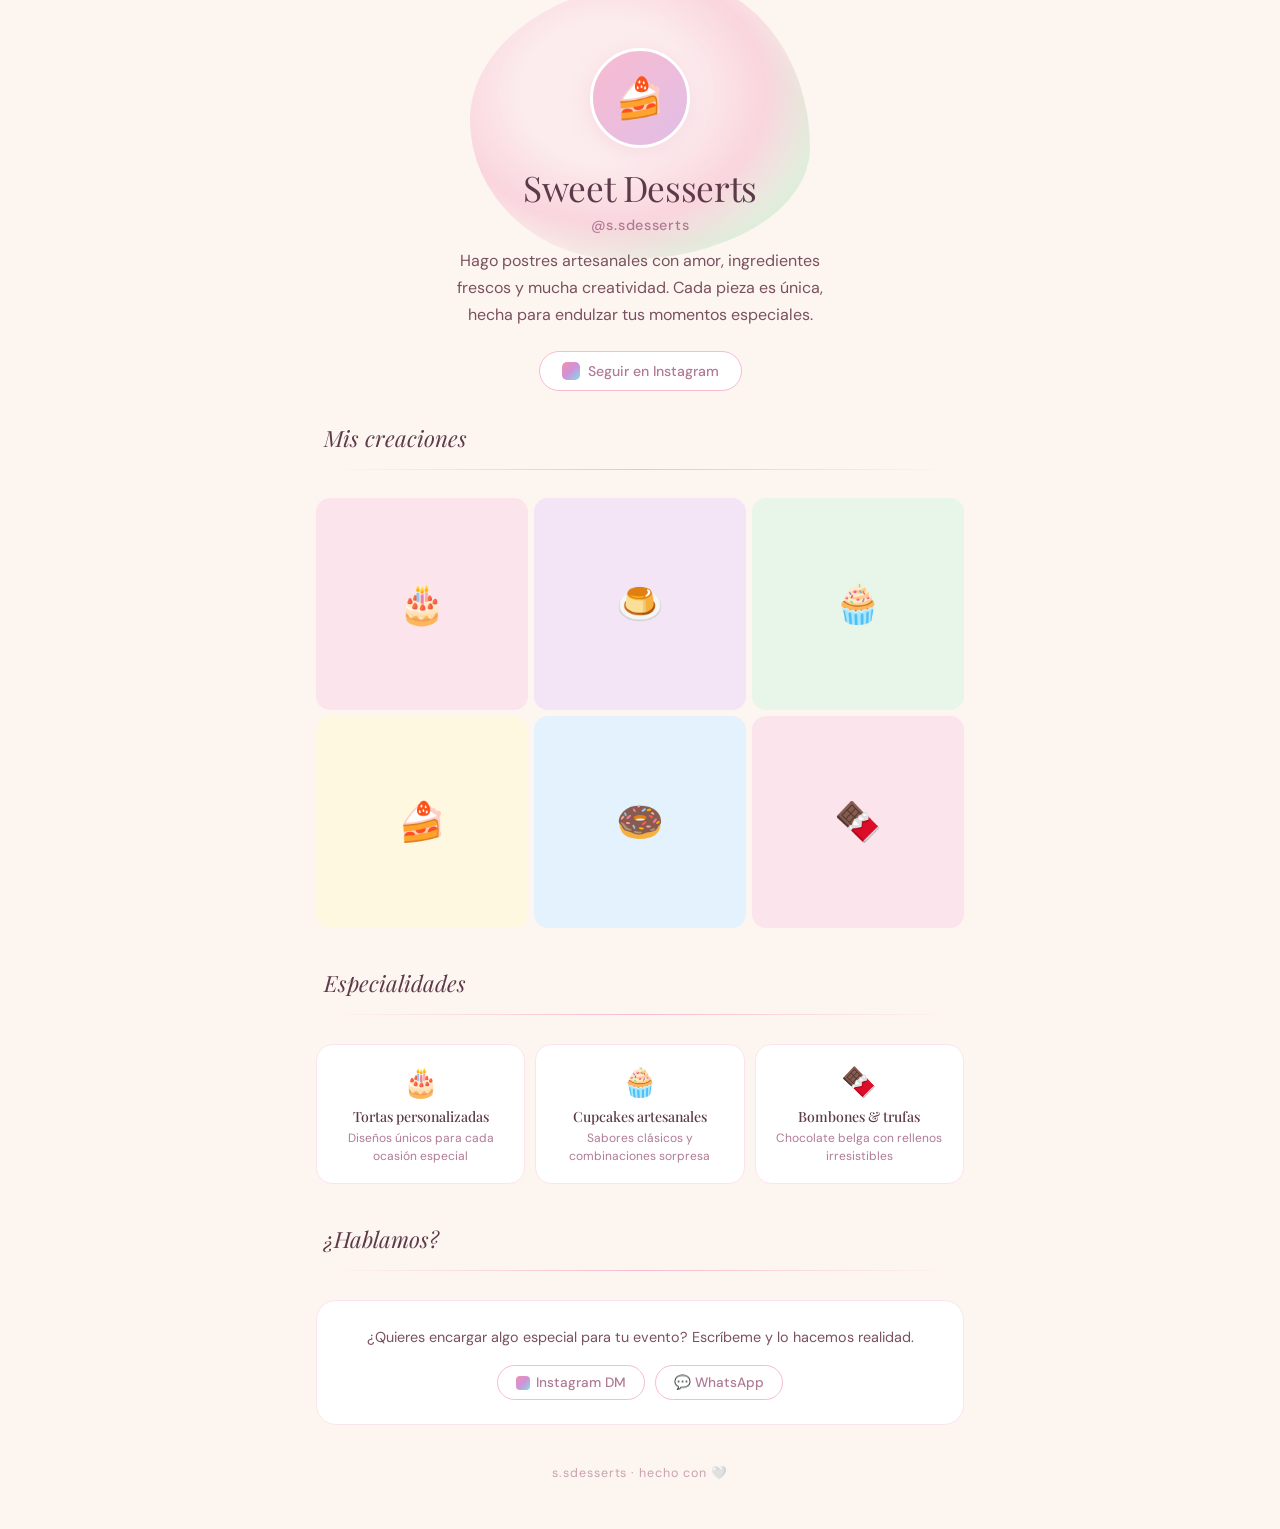
==== index.html @ d760f937 "Add files via upload" ====
<!DOCTYPE html>
<html lang="es">
<head>
  <meta charset="UTF-8" />
  <meta name="viewport" content="width=device-width, initial-scale=1.0" />
  <title>s.sdesserts – Postres artesanales</title>
  <link rel="stylesheet" href="styles.css" />
  <link rel="preconnect" href="https://fonts.googleapis.com" />
  <link rel="preconnect" href="https://fonts.gstatic.com" crossorigin />
  <link href="https://fonts.googleapis.com/css2?family=Playfair+Display:ital,wght@0,400;0,500;1,400&family=DM+Sans:wght@300;400;500&display=swap" rel="stylesheet" />
</head>
<body>

  <div class="page">

    <!-- HERO -->
    <section class="hero">
      <div class="blob-bg"></div>
      <div class="avatar-wrap">
        <div class="avatar">🍰</div>
      </div>
      <h1>Sweet Desserts</h1>
      <p class="handle">@s.sdesserts</p>
      <p class="bio">
        Hago postres artesanales con amor, ingredientes frescos y mucha creatividad.
        Cada pieza es única, hecha para endulzar tus momentos especiales.
      </p>
      <a class="ig-btn" href="https://instagram.com/s.sdesserts" target="_blank">
        <span class="ig-icon"></span>
        Seguir en Instagram
      </a>
    </section>

    <!-- GALERÍA -->
    <h2 class="section-title">Mis creaciones</h2>
    <div class="divider"></div>

    <div class="gallery">
      <div class="gallery-card g1"><div class="thumb">🎂</div><div class="overlay"></div></div>
      <div class="gallery-card g2"><div class="thumb">🍮</div><div class="overlay"></div></div>
      <div class="gallery-card g3"><div class="thumb">🧁</div><div class="overlay"></div></div>
      <div class="gallery-card g4"><div class="thumb">🍰</div><div class="overlay"></div></div>
      <div class="gallery-card g5"><div class="thumb">🍩</div><div class="overlay"></div></div>
      <div class="gallery-card g6"><div class="thumb">🍫</div><div class="overlay"></div></div>
    </div>

    <!-- ESPECIALIDADES -->
    <h2 class="section-title">Especialidades</h2>
    <div class="divider"></div>

    <div class="specialty-grid">
      <div class="spec-card">
        <div class="icon">🎂</div>
        <h3>Tortas personalizadas</h3>
        <p>Diseños únicos para cada ocasión especial</p>
      </div>
      <div class="spec-card">
        <div class="icon">🧁</div>
        <h3>Cupcakes artesanales</h3>
        <p>Sabores clásicos y combinaciones sorpresa</p>
      </div>
      <div class="spec-card">
        <div class="icon">🍫</div>
        <h3>Bombones & trufas</h3>
        <p>Chocolate belga con rellenos irresistibles</p>
      </div>
    </div>

    <!-- CONTACTO -->
    <h2 class="section-title">¿Hablamos?</h2>
    <div class="divider"></div>

    <div class="contact-section">
      <p>¿Quieres encargar algo especial para tu evento? Escríbeme y lo hacemos realidad.</p>
      <div class="contact-links">
        <a class="contact-link" href="https://instagram.com/s.sdesserts" target="_blank">
          <span class="ig-icon ig-icon--sm"></span>
          Instagram DM
        </a>
        <a class="contact-link" href="https://wa.me/" target="_blank">
          💬 WhatsApp
        </a>
      </div>
    </div>

    <footer class="footer">s.sdesserts · hecho con 🤍</footer>

  </div>

  <script src="main.js"></script>
</body>
</html>
---- styles.css ----
/* ============================
   s.sdesserts – styles.css
   ============================ */

*, *::before, *::after {
  box-sizing: border-box;
  margin: 0;
  padding: 0;
}

body {
  background: #fdf6f0;
  font-family: 'DM Sans', sans-serif;
  color: #5d3a4a;
}

/* ── PAGE CONTAINER ── */
.page {
  max-width: 680px;
  margin: 0 auto;
  padding: 0 0 3rem;
}

/* ── HERO ── */
.hero {
  text-align: center;
  padding: 3rem 1.5rem 2rem;
  position: relative;
  overflow: hidden;
}

.blob-bg {
  position: absolute;
  top: -20px;
  left: 50%;
  transform: translateX(-50%);
  width: 340px;
  height: 280px;
  background:
    radial-gradient(ellipse at 40% 40%, #fce4ec 0%, #fce4ec 30%, #f8bbd0 55%, transparent 75%),
    radial-gradient(ellipse at 65% 60%, #e8f5e9 0%, #c8e6c9 40%, transparent 65%);
  border-radius: 60% 40% 55% 45% / 50% 60% 40% 50%;
  opacity: 0.55;
  z-index: 0;
  animation: blobmove 8s ease-in-out infinite alternate;
}

@keyframes blobmove {
  0%   { border-radius: 60% 40% 55% 45% / 50% 60% 40% 50%; }
  100% { border-radius: 45% 55% 40% 60% / 60% 40% 60% 40%; }
}

.avatar-wrap {
  position: relative;
  z-index: 1;
  display: inline-block;
  margin-bottom: 1rem;
}

.avatar {
  width: 100px;
  height: 100px;
  border-radius: 50%;
  background: linear-gradient(135deg, #f8bbd0, #e1bee7);
  display: flex;
  align-items: center;
  justify-content: center;
  font-size: 2.5rem;
  border: 3px solid #fff;
  box-shadow: 0 4px 20px rgba(240, 180, 200, 0.35);
  overflow: hidden;
}

.hero h1 {
  font-family: 'Playfair Display', serif;
  font-size: 2.2rem;
  font-weight: 400;
  color: #5d3a4a;
  position: relative;
  z-index: 1;
  letter-spacing: -0.01em;
}

.hero .handle {
  font-size: 0.9rem;
  color: #b07a95;
  font-weight: 500;
  margin-top: 0.3rem;
  position: relative;
  z-index: 1;
  letter-spacing: 0.05em;
}

.hero .bio {
  font-size: 1rem;
  color: #7a5060;
  margin-top: 0.8rem;
  line-height: 1.7;
  max-width: 380px;
  margin-left: auto;
  margin-right: auto;
  position: relative;
  z-index: 1;
}

.ig-btn {
  display: inline-flex;
  align-items: center;
  gap: 8px;
  margin-top: 1.4rem;
  padding: 10px 22px;
  border-radius: 100px;
  background: #fff;
  border: 1.5px solid #f8bbd0;
  color: #b07a95;
  font-family: 'DM Sans', sans-serif;
  font-size: 0.88rem;
  font-weight: 500;
  cursor: pointer;
  text-decoration: none;
  transition: background 0.2s, box-shadow 0.2s;
  position: relative;
  z-index: 1;
}

.ig-btn:hover {
  background: #fce4ec;
  box-shadow: 0 2px 12px rgba(240, 180, 200, 0.3);
}

/* ── INSTAGRAM ICON ── */
.ig-icon {
  display: inline-block;
  width: 18px;
  height: 18px;
  background: linear-gradient(135deg, #f48fb1, #ce93d8, #80deea);
  border-radius: 5px;
  flex-shrink: 0;
}

.ig-icon--sm {
  width: 14px;
  height: 14px;
  border-radius: 4px;
}

/* ── SECTION TITLES ── */
.section-title {
  font-family: 'Playfair Display', serif;
  font-size: 1.4rem;
  font-weight: 400;
  color: #5d3a4a;
  padding: 0 1.5rem;
  margin-bottom: 1rem;
  font-style: italic;
}

.divider {
  height: 1px;
  background: linear-gradient(to right, transparent, #f8bbd0, transparent);
  margin: 0.5rem 1.5rem 1.8rem;
}

/* ── GALLERY ── */
.gallery {
  display: grid;
  grid-template-columns: repeat(3, 1fr);
  gap: 6px;
  padding: 0 1rem;
  margin-bottom: 2.5rem;
}

.gallery-card {
  aspect-ratio: 1;
  border-radius: 14px;
  overflow: hidden;
  position: relative;
  cursor: pointer;
}

.gallery-card .thumb {
  width: 100%;
  height: 100%;
  display: flex;
  align-items: center;
  justify-content: center;
  font-size: 2.4rem;
  transition: transform 0.3s ease;
}

.gallery-card:hover .thumb {
  transform: scale(1.08);
}

.gallery-card .overlay {
  position: absolute;
  inset: 0;
  background: rgba(180, 100, 120, 0);
  transition: background 0.25s;
  border-radius: 14px;
}

.gallery-card:hover .overlay {
  background: rgba(180, 100, 120, 0.12);
}

/* Gallery card backgrounds */
.g1 .thumb { background: #fce4ec; }
.g2 .thumb { background: #f3e5f5; }
.g3 .thumb { background: #e8f5e9; }
.g4 .thumb { background: #fff8e1; }
.g5 .thumb { background: #e3f2fd; }
.g6 .thumb { background: #fce4ec; }

/* ── SPECIALTIES ── */
.specialty-grid {
  display: grid;
  grid-template-columns: repeat(3, 1fr);
  gap: 10px;
  padding: 0 1rem;
  margin-bottom: 2.5rem;
}

.spec-card {
  background: #fff;
  border-radius: 16px;
  border: 1px solid #fce4ec;
  padding: 1.1rem 0.9rem;
  text-align: center;
  transition: box-shadow 0.2s, transform 0.2s;
}

.spec-card:hover {
  box-shadow: 0 4px 16px rgba(240, 180, 200, 0.2);
  transform: translateY(-2px);
}

.spec-card .icon {
  font-size: 1.8rem;
  margin-bottom: 0.4rem;
}

.spec-card h3 {
  font-family: 'Playfair Display', serif;
  font-size: 0.88rem;
  font-weight: 500;
  color: #5d3a4a;
  margin-bottom: 0.2rem;
}

.spec-card p {
  font-size: 0.75rem;
  color: #b07a95;
  line-height: 1.5;
}

/* ── CONTACT ── */
.contact-section {
  margin: 0 1rem;
  background: #fff;
  border-radius: 20px;
  border: 1px solid #fce4ec;
  padding: 1.5rem;
  text-align: center;
}

.contact-section p {
  font-size: 0.9rem;
  color: #7a5060;
  line-height: 1.7;
  margin-bottom: 1rem;
}

.contact-links {
  display: flex;
  gap: 10px;
  justify-content: center;
  flex-wrap: wrap;
}

.contact-link {
  display: inline-flex;
  align-items: center;
  gap: 6px;
  padding: 8px 18px;
  border-radius: 100px;
  border: 1.5px solid #f8bbd0;
  color: #b07a95;
  font-size: 0.85rem;
  font-weight: 500;
  text-decoration: none;
  background: #fff;
  cursor: pointer;
  transition: background 0.2s;
}

.contact-link:hover {
  background: #fce4ec;
}

/* ── FOOTER ── */
.footer {
  text-align: center;
  margin-top: 2.5rem;
  font-size: 0.78rem;
  color: #c9a0b0;
  letter-spacing: 0.08em;
}

/* ── RESPONSIVE ── */
@media (max-width: 480px) {
  .hero h1 { font-size: 1.8rem; }
  .gallery { grid-template-columns: repeat(3, 1fr); gap: 4px; }
  .specialty-grid { grid-template-columns: 1fr; }
  .spec-card { display: flex; align-items: center; gap: 1rem; text-align: left; }
  .spec-card .icon { font-size: 1.6rem; margin-bottom: 0; flex-shrink: 0; }
}
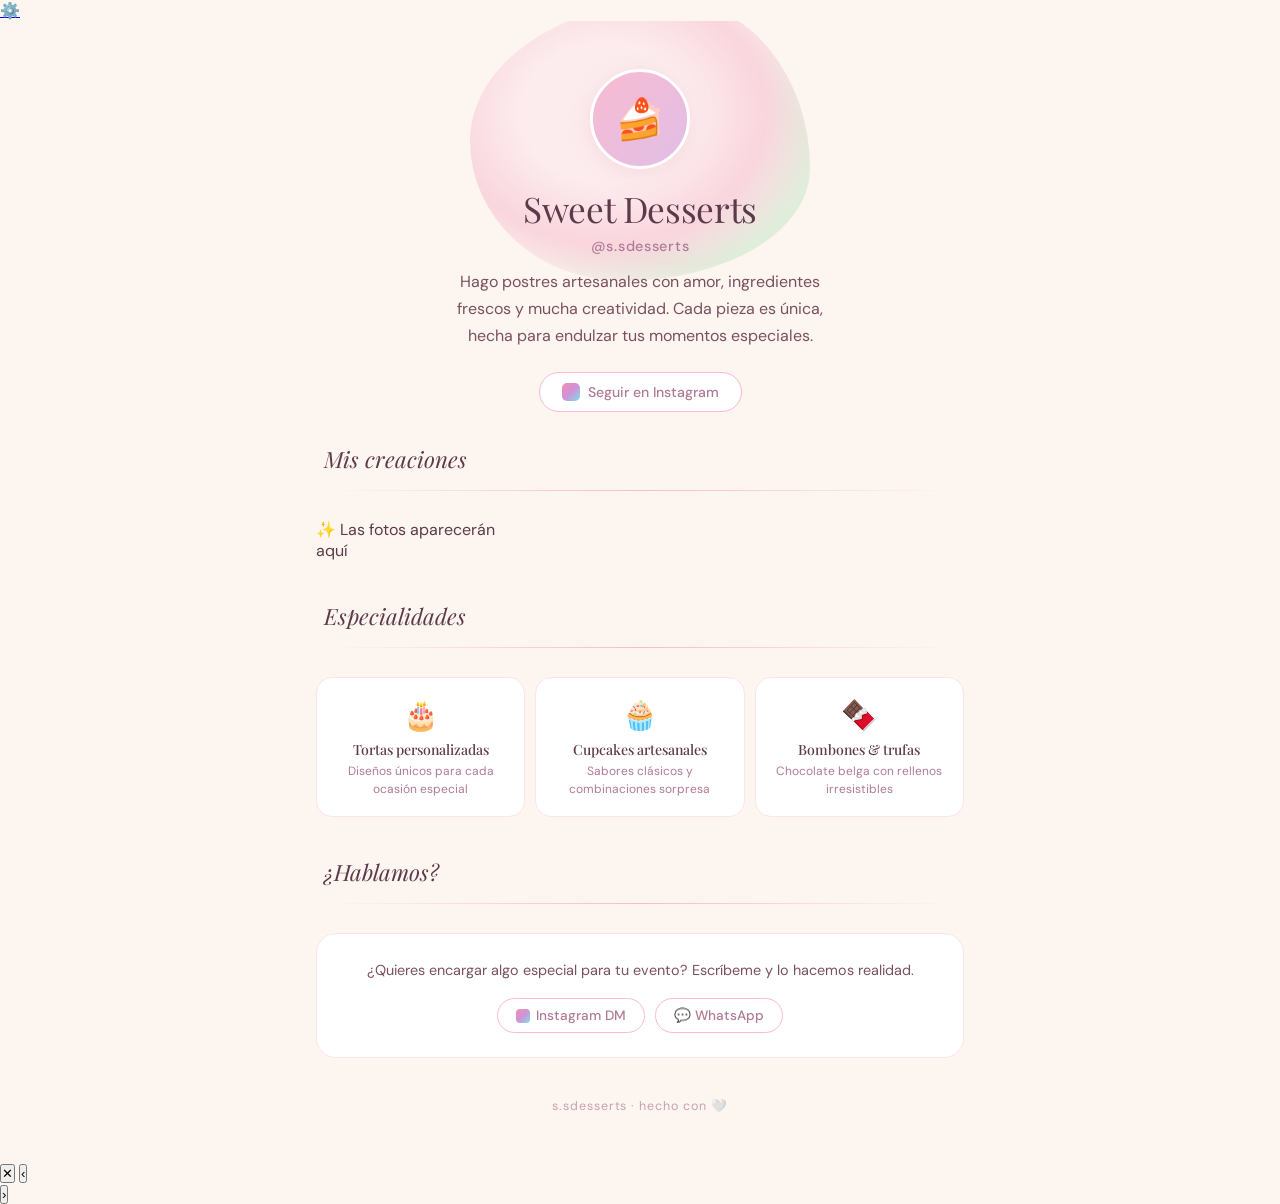
==== commit 6df469a5: "Update index.html" ====
--- a/index.html
+++ b/index.html
@@ -11,9 +11,10 @@
 </head>
 <body>
 
+  <a class="admin-link" href="admin.html" title="Panel admin">⚙️</a>
+
   <div class="page">
 
-    <!-- HERO -->
     <section class="hero">
       <div class="blob-bg"></div>
       <div class="avatar-wrap">
@@ -31,23 +32,14 @@
       </a>
     </section>
 
-    <!-- GALERÍA -->
     <h2 class="section-title">Mis creaciones</h2>
     <div class="divider"></div>
-
-    <div class="gallery">
-      <div class="gallery-card g1"><div class="thumb">🎂</div><div class="overlay"></div></div>
-      <div class="gallery-card g2"><div class="thumb">🍮</div><div class="overlay"></div></div>
-      <div class="gallery-card g3"><div class="thumb">🧁</div><div class="overlay"></div></div>
-      <div class="gallery-card g4"><div class="thumb">🍰</div><div class="overlay"></div></div>
-      <div class="gallery-card g5"><div class="thumb">🍩</div><div class="overlay"></div></div>
-      <div class="gallery-card g6"><div class="thumb">🍫</div><div class="overlay"></div></div>
+    <div class="gallery" id="gallery">
+      <div class="gallery-empty" id="gallery-empty"><p>✨ Las fotos aparecerán aquí</p></div>
     </div>
 
-    <!-- ESPECIALIDADES -->
     <h2 class="section-title">Especialidades</h2>
     <div class="divider"></div>
-
     <div class="specialty-grid">
       <div class="spec-card">
         <div class="icon">🎂</div>
@@ -66,10 +58,8 @@
       </div>
     </div>
 
-    <!-- CONTACTO -->
     <h2 class="section-title">¿Hablamos?</h2>
     <div class="divider"></div>
-
     <div class="contact-section">
       <p>¿Quieres encargar algo especial para tu evento? Escríbeme y lo hacemos realidad.</p>
       <div class="contact-links">
@@ -84,7 +74,15 @@
     </div>
 
     <footer class="footer">s.sdesserts · hecho con 🤍</footer>
+  </div>
 
+  <!-- LIGHTBOX -->
+  <div class="lightbox" id="lightbox">
+    <button class="lightbox-close" id="lightbox-close">✕</button>
+    <button class="lightbox-nav prev" id="lightbox-prev">‹</button>
+    <img class="lightbox-img" id="lightbox-img" src="" alt="" />
+    <p class="lightbox-caption" id="lightbox-caption"></p>
+    <button class="lightbox-nav next" id="lightbox-next">›</button>
   </div>
 
   <script src="main.js"></script>
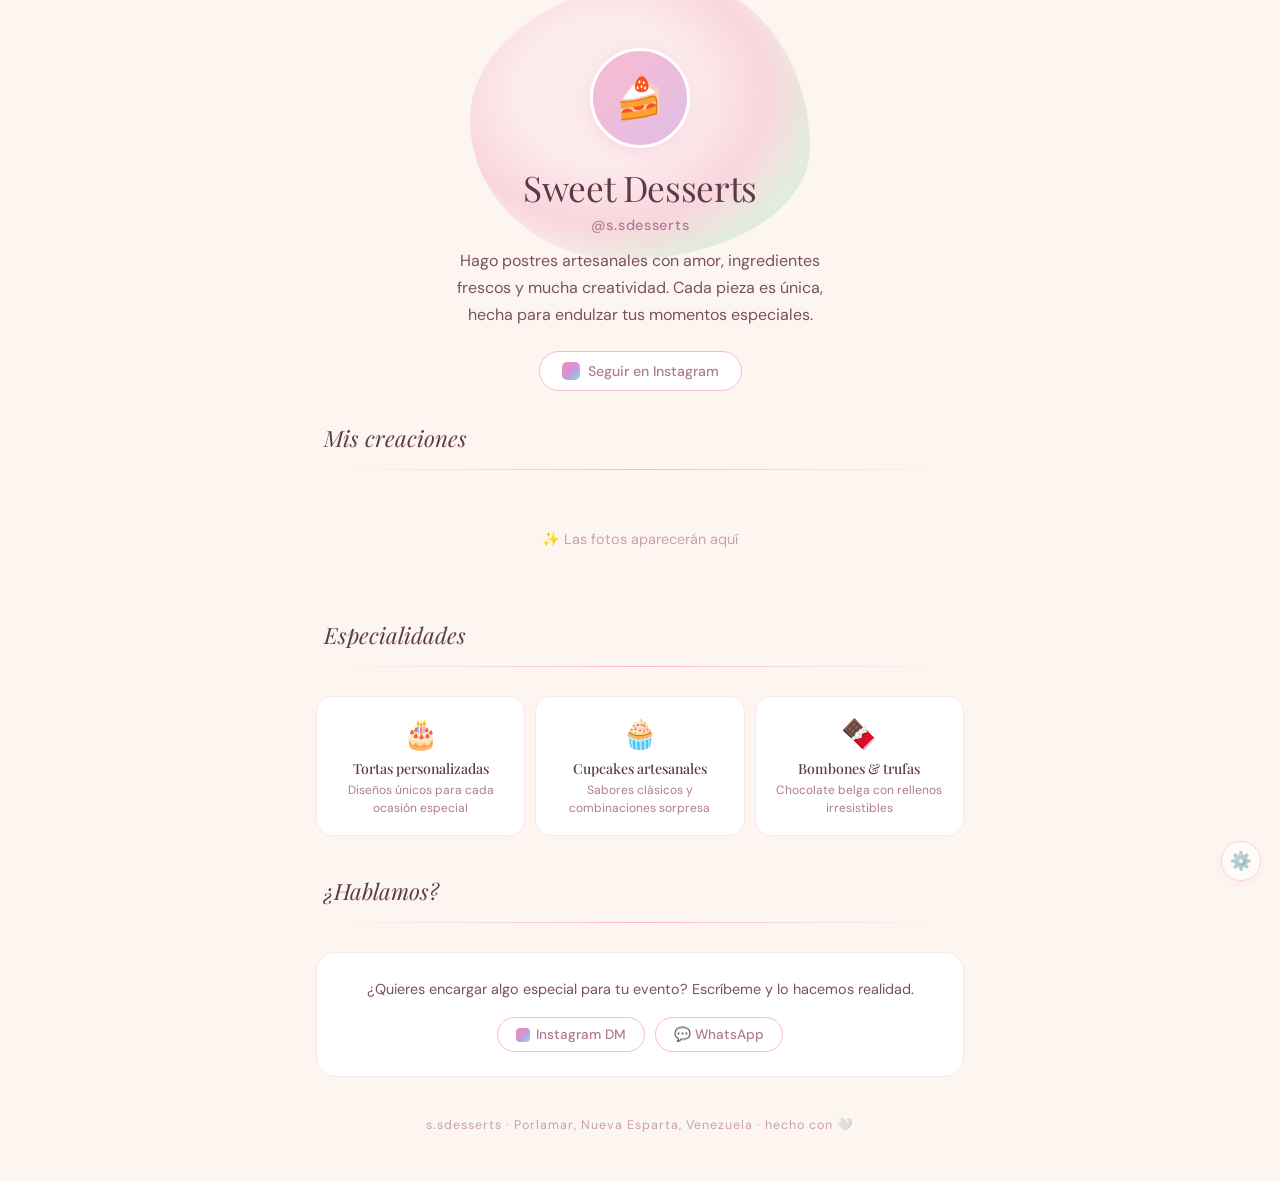
==== commit a1c8cd5b: "Update index.html" ====
--- a/index.html
+++ b/index.html
@@ -3,7 +3,53 @@
 <head>
   <meta charset="UTF-8" />
   <meta name="viewport" content="width=device-width, initial-scale=1.0" />
-  <title>s.sdesserts – Postres artesanales</title>
+
+  <!-- ═══ SEO BÁSICO ═══ -->
+  <title>s.sdesserts – Postres y tortas para eventos en Porlamar, Nueva Esparta</title>
+  <meta name="description" content="Postres artesanales, tortas personalizadas y dulces para cumpleaños y eventos en Porlamar, Estado Nueva Esparta, Venezuela. Encarga tu postre especial con @s.sdesserts." />
+  <meta name="keywords" content="postres Porlamar, tortas cumpleaños Nueva Esparta, repostería artesanal Venezuela, tortas personalizadas Porlamar, cupcakes Nueva Esparta, postres eventos Venezuela, s.sdesserts" />
+  <meta name="author" content="s.sdesserts" />
+  <meta name="robots" content="index, follow" />
+  <link rel="canonical" href="https://s.sdesserts.com/" />
+
+  <!-- ═══ OPEN GRAPH (WhatsApp, Facebook, etc.) ═══ -->
+  <meta property="og:type" content="website" />
+  <meta property="og:url" content="https://s.sdesserts.com/" />
+  <meta property="og:title" content="s.sdesserts – Postres y tortas para eventos en Porlamar" />
+  <meta property="og:description" content="Postres artesanales hechos con amor en Porlamar, Nueva Esparta. Tortas personalizadas, cupcakes y dulces para cumpleaños y eventos especiales." />
+  <meta property="og:image" content="https://s.sdesserts.com/og-image.jpg" />
+  <meta property="og:locale" content="es_VE" />
+  <meta property="og:site_name" content="s.sdesserts" />
+
+  <!-- ═══ TWITTER CARD ═══ -->
+  <meta name="twitter:card" content="summary_large_image" />
+  <meta name="twitter:title" content="s.sdesserts – Postres artesanales en Porlamar" />
+  <meta name="twitter:description" content="Tortas personalizadas, cupcakes y postres para eventos en Nueva Esparta, Venezuela." />
+  <meta name="twitter:image" content="https://s.sdesserts.com/og-image.jpg" />
+
+  <!-- ═══ SCHEMA.ORG (datos estructurados para Google) ═══ -->
+  <script type="application/ld+json">
+  {
+    "@context": "https://schema.org",
+    "@type": "FoodEstablishment",
+    "name": "s.sdesserts",
+    "description": "Postres artesanales, tortas personalizadas y dulces para cumpleaños y eventos en Porlamar, Nueva Esparta, Venezuela.",
+    "url": "https://s.sdesserts.com",
+    "image": "https://s.sdesserts.com/og-image.jpg",
+    "servesCuisine": "Repostería artesanal",
+    "priceRange": "$$",
+    "address": {
+      "@type": "PostalAddress",
+      "addressLocality": "Porlamar",
+      "addressRegion": "Nueva Esparta",
+      "addressCountry": "VE"
+    },
+    "sameAs": [
+      "https://www.instagram.com/s.sdesserts"
+    ]
+  }
+  </script>
+
   <link rel="stylesheet" href="styles.css" />
   <link rel="preconnect" href="https://fonts.googleapis.com" />
   <link rel="preconnect" href="https://fonts.gstatic.com" crossorigin />
@@ -73,7 +119,9 @@
       </div>
     </div>
 
-    <footer class="footer">s.sdesserts · hecho con 🤍</footer>
+    <footer class="footer">
+      s.sdesserts · Porlamar, Nueva Esparta, Venezuela · hecho con 🤍
+    </footer>
   </div>
 
   <!-- LIGHTBOX -->
--- a/styles.css
+++ b/styles.css
@@ -2,11 +2,7 @@
    s.sdesserts – styles.css
    ============================ */
 
-*, *::before, *::after {
-  box-sizing: border-box;
-  margin: 0;
-  padding: 0;
-}
+*, *::before, *::after { box-sizing: border-box; margin: 0; padding: 0; }
 
 body {
   background: #fdf6f0;
@@ -14,14 +10,31 @@
   color: #5d3a4a;
 }
 
-/* ── PAGE CONTAINER ── */
-.page {
-  max-width: 680px;
-  margin: 0 auto;
-  padding: 0 0 3rem;
-}
-
-/* ── HERO ── */
+/* ─────────────────────────────
+   PÁGINA PÚBLICA
+───────────────────────────── */
+
+.page { max-width: 680px; margin: 0 auto; padding: 0 0 3rem; }
+
+/* Admin shortcut */
+.admin-link {
+  position: fixed;
+  bottom: 1.2rem; right: 1.2rem;
+  width: 40px; height: 40px;
+  border-radius: 50%;
+  background: #fff;
+  border: 1.5px solid #f8bbd0;
+  display: flex; align-items: center; justify-content: center;
+  font-size: 1.1rem;
+  text-decoration: none;
+  box-shadow: 0 2px 10px rgba(240,180,200,0.25);
+  z-index: 10;
+  opacity: 0.6;
+  transition: opacity 0.2s;
+}
+.admin-link:hover { opacity: 1; }
+
+/* HERO */
 .hero {
   text-align: center;
   padding: 3rem 1.5rem 2rem;
@@ -31,11 +44,9 @@
 
 .blob-bg {
   position: absolute;
-  top: -20px;
-  left: 50%;
+  top: -20px; left: 50%;
   transform: translateX(-50%);
-  width: 340px;
-  height: 280px;
+  width: 340px; height: 280px;
   background:
     radial-gradient(ellipse at 40% 40%, #fce4ec 0%, #fce4ec 30%, #f8bbd0 55%, transparent 75%),
     radial-gradient(ellipse at 65% 60%, #e8f5e9 0%, #c8e6c9 40%, transparent 65%);
@@ -50,268 +61,358 @@
   100% { border-radius: 45% 55% 40% 60% / 60% 40% 60% 40%; }
 }
 
-.avatar-wrap {
-  position: relative;
-  z-index: 1;
-  display: inline-block;
-  margin-bottom: 1rem;
-}
-
+.avatar-wrap { position: relative; z-index: 1; display: inline-block; margin-bottom: 1rem; }
 .avatar {
-  width: 100px;
-  height: 100px;
+  width: 100px; height: 100px;
   border-radius: 50%;
   background: linear-gradient(135deg, #f8bbd0, #e1bee7);
-  display: flex;
-  align-items: center;
-  justify-content: center;
+  display: flex; align-items: center; justify-content: center;
   font-size: 2.5rem;
   border: 3px solid #fff;
-  box-shadow: 0 4px 20px rgba(240, 180, 200, 0.35);
+  box-shadow: 0 4px 20px rgba(240,180,200,0.35);
   overflow: hidden;
 }
 
 .hero h1 {
   font-family: 'Playfair Display', serif;
-  font-size: 2.2rem;
-  font-weight: 400;
-  color: #5d3a4a;
-  position: relative;
-  z-index: 1;
-  letter-spacing: -0.01em;
-}
-
+  font-size: 2.2rem; font-weight: 400; color: #5d3a4a;
+  position: relative; z-index: 1; letter-spacing: -0.01em;
+}
 .hero .handle {
-  font-size: 0.9rem;
-  color: #b07a95;
-  font-weight: 500;
-  margin-top: 0.3rem;
-  position: relative;
-  z-index: 1;
-  letter-spacing: 0.05em;
-}
-
+  font-size: 0.9rem; color: #b07a95; font-weight: 500;
+  margin-top: 0.3rem; position: relative; z-index: 1; letter-spacing: 0.05em;
+}
 .hero .bio {
-  font-size: 1rem;
-  color: #7a5060;
-  margin-top: 0.8rem;
-  line-height: 1.7;
-  max-width: 380px;
-  margin-left: auto;
-  margin-right: auto;
-  position: relative;
-  z-index: 1;
-}
+  font-size: 1rem; color: #7a5060; margin-top: 0.8rem;
+  line-height: 1.7; max-width: 380px; margin-left: auto; margin-right: auto;
+  position: relative; z-index: 1;
+}
+
+.ig-icon {
+  display: inline-block; width: 18px; height: 18px;
+  background: linear-gradient(135deg, #f48fb1, #ce93d8, #80deea);
+  border-radius: 5px; flex-shrink: 0;
+}
+.ig-icon--sm { width: 14px; height: 14px; border-radius: 4px; }
 
 .ig-btn {
-  display: inline-flex;
-  align-items: center;
-  gap: 8px;
-  margin-top: 1.4rem;
-  padding: 10px 22px;
-  border-radius: 100px;
-  background: #fff;
-  border: 1.5px solid #f8bbd0;
-  color: #b07a95;
-  font-family: 'DM Sans', sans-serif;
-  font-size: 0.88rem;
-  font-weight: 500;
-  cursor: pointer;
-  text-decoration: none;
+  display: inline-flex; align-items: center; gap: 8px;
+  margin-top: 1.4rem; padding: 10px 22px; border-radius: 100px;
+  background: #fff; border: 1.5px solid #f8bbd0; color: #b07a95;
+  font-family: 'DM Sans', sans-serif; font-size: 0.88rem; font-weight: 500;
+  cursor: pointer; text-decoration: none;
   transition: background 0.2s, box-shadow 0.2s;
-  position: relative;
-  z-index: 1;
-}
-
-.ig-btn:hover {
-  background: #fce4ec;
-  box-shadow: 0 2px 12px rgba(240, 180, 200, 0.3);
-}
-
-/* ── INSTAGRAM ICON ── */
-.ig-icon {
-  display: inline-block;
-  width: 18px;
-  height: 18px;
-  background: linear-gradient(135deg, #f48fb1, #ce93d8, #80deea);
-  border-radius: 5px;
-  flex-shrink: 0;
-}
-
-.ig-icon--sm {
-  width: 14px;
-  height: 14px;
-  border-radius: 4px;
-}
-
-/* ── SECTION TITLES ── */
+  position: relative; z-index: 1;
+}
+.ig-btn:hover { background: #fce4ec; box-shadow: 0 2px 12px rgba(240,180,200,0.3); }
+
+/* SECTION TITLES */
 .section-title {
   font-family: 'Playfair Display', serif;
-  font-size: 1.4rem;
-  font-weight: 400;
-  color: #5d3a4a;
-  padding: 0 1.5rem;
-  margin-bottom: 1rem;
-  font-style: italic;
-}
-
+  font-size: 1.4rem; font-weight: 400; color: #5d3a4a;
+  padding: 0 1.5rem; margin-bottom: 1rem; font-style: italic;
+}
 .divider {
   height: 1px;
   background: linear-gradient(to right, transparent, #f8bbd0, transparent);
   margin: 0.5rem 1.5rem 1.8rem;
 }
 
-/* ── GALLERY ── */
+/* GALLERY */
 .gallery {
   display: grid;
   grid-template-columns: repeat(3, 1fr);
-  gap: 6px;
-  padding: 0 1rem;
-  margin-bottom: 2.5rem;
+  gap: 6px; padding: 0 1rem; margin-bottom: 2.5rem;
+  min-height: 80px;
+}
+
+.gallery-empty {
+  grid-column: 1 / -1;
+  display: flex; align-items: center; justify-content: center;
+  padding: 2rem; color: #c9a0b0; font-size: 0.9rem;
 }
 
 .gallery-card {
-  aspect-ratio: 1;
-  border-radius: 14px;
-  overflow: hidden;
-  position: relative;
-  cursor: pointer;
-}
-
+  aspect-ratio: 1; border-radius: 14px; overflow: hidden;
+  position: relative; cursor: pointer;
+}
 .gallery-card .thumb {
-  width: 100%;
-  height: 100%;
-  display: flex;
-  align-items: center;
-  justify-content: center;
+  width: 100%; height: 100%;
+  display: flex; align-items: center; justify-content: center;
   font-size: 2.4rem;
   transition: transform 0.3s ease;
 }
-
-.gallery-card:hover .thumb {
-  transform: scale(1.08);
-}
-
+.gallery-card .thumb img {
+  width: 100%; height: 100%; object-fit: cover;
+  transition: transform 0.3s ease;
+}
+.gallery-card:hover .thumb img { transform: scale(1.07); }
 .gallery-card .overlay {
-  position: absolute;
-  inset: 0;
-  background: rgba(180, 100, 120, 0);
-  transition: background 0.25s;
-  border-radius: 14px;
-}
-
-.gallery-card:hover .overlay {
-  background: rgba(180, 100, 120, 0.12);
-}
-
-/* Gallery card backgrounds */
-.g1 .thumb { background: #fce4ec; }
-.g2 .thumb { background: #f3e5f5; }
-.g3 .thumb { background: #e8f5e9; }
-.g4 .thumb { background: #fff8e1; }
-.g5 .thumb { background: #e3f2fd; }
-.g6 .thumb { background: #fce4ec; }
-
-/* ── SPECIALTIES ── */
+  position: absolute; inset: 0;
+  background: rgba(180,100,120,0);
+  transition: background 0.25s; border-radius: 14px;
+}
+.gallery-card:hover .overlay { background: rgba(180,100,120,0.1); }
+.gallery-caption {
+  position: absolute; bottom: 0; left: 0; right: 0;
+  padding: 0.4rem 0.6rem;
+  background: linear-gradient(transparent, rgba(93,58,74,0.55));
+  color: #fff; font-size: 0.72rem; border-radius: 0 0 14px 14px;
+  opacity: 0; transition: opacity 0.25s;
+}
+.gallery-card:hover .gallery-caption { opacity: 1; }
+
+/* SPECIALTIES */
 .specialty-grid {
+  display: grid; grid-template-columns: repeat(3, 1fr);
+  gap: 10px; padding: 0 1rem; margin-bottom: 2.5rem;
+}
+.spec-card {
+  background: #fff; border-radius: 16px; border: 1px solid #fce4ec;
+  padding: 1.1rem 0.9rem; text-align: center;
+  transition: box-shadow 0.2s, transform 0.2s;
+}
+.spec-card:hover { box-shadow: 0 4px 16px rgba(240,180,200,0.2); transform: translateY(-2px); }
+.spec-card .icon { font-size: 1.8rem; margin-bottom: 0.4rem; }
+.spec-card h3 {
+  font-family: 'Playfair Display', serif;
+  font-size: 0.88rem; font-weight: 500; color: #5d3a4a; margin-bottom: 0.2rem;
+}
+.spec-card p { font-size: 0.75rem; color: #b07a95; line-height: 1.5; }
+
+/* CONTACT */
+.contact-section {
+  margin: 0 1rem; background: #fff; border-radius: 20px;
+  border: 1px solid #fce4ec; padding: 1.5rem; text-align: center;
+}
+.contact-section p { font-size: 0.9rem; color: #7a5060; line-height: 1.7; margin-bottom: 1rem; }
+.contact-links { display: flex; gap: 10px; justify-content: center; flex-wrap: wrap; }
+.contact-link {
+  display: inline-flex; align-items: center; gap: 6px;
+  padding: 8px 18px; border-radius: 100px;
+  border: 1.5px solid #f8bbd0; color: #b07a95;
+  font-size: 0.85rem; font-weight: 500; text-decoration: none;
+  background: #fff; cursor: pointer; transition: background 0.2s;
+}
+.contact-link:hover { background: #fce4ec; }
+
+/* FOOTER */
+.footer { text-align: center; margin-top: 2.5rem; font-size: 0.78rem; color: #c9a0b0; letter-spacing: 0.08em; }
+
+/* FADE IN */
+.fade-in { opacity: 0; transform: translateY(18px); transition: opacity 0.5s ease, transform 0.5s ease; }
+.fade-in.visible { opacity: 1; transform: translateY(0); }
+
+/* LIGHTBOX */
+.lightbox {
+  display: none; position: fixed; inset: 0; z-index: 100;
+  background: rgba(50,20,30,0.88);
+  align-items: center; justify-content: center;
+  flex-direction: column;
+}
+.lightbox.active { display: flex; }
+.lightbox-img {
+  max-width: 88vw; max-height: 78vh;
+  object-fit: contain; border-radius: 12px;
+}
+.lightbox-caption {
+  color: rgba(255,255,255,0.75); font-size: 0.88rem;
+  margin-top: 0.8rem; text-align: center; max-width: 480px;
+}
+.lightbox-close {
+  position: absolute; top: 1.2rem; right: 1.4rem;
+  background: none; border: none; color: #fff;
+  font-size: 1.4rem; cursor: pointer; opacity: 0.7;
+  transition: opacity 0.2s;
+}
+.lightbox-close:hover { opacity: 1; }
+.lightbox-nav {
+  position: absolute; top: 50%; transform: translateY(-50%);
+  background: rgba(255,255,255,0.12); border: none; color: #fff;
+  font-size: 2rem; width: 44px; height: 44px; border-radius: 50%;
+  cursor: pointer; transition: background 0.2s;
+  display: flex; align-items: center; justify-content: center;
+}
+.lightbox-nav:hover { background: rgba(255,255,255,0.25); }
+.lightbox-nav.prev { left: 1rem; }
+.lightbox-nav.next { right: 1rem; }
+
+/* ─────────────────────────────
+   ADMIN – BODY
+───────────────────────────── */
+.admin-body { background: #f8f2f5; min-height: 100vh; }
+
+/* LOGIN */
+.login-screen {
+  min-height: 100vh; display: flex;
+  align-items: center; justify-content: center;
+  padding: 2rem;
+}
+.login-card {
+  background: #fff; border-radius: 20px; border: 1px solid #fce4ec;
+  padding: 2.5rem 2rem; width: 100%; max-width: 360px; text-align: center;
+}
+.login-avatar { font-size: 2.5rem; margin-bottom: 0.8rem; }
+.login-title {
+  font-family: 'Playfair Display', serif;
+  font-size: 1.4rem; font-weight: 400; color: #5d3a4a; margin-bottom: 0.2rem;
+}
+.login-sub { font-size: 0.82rem; color: #b07a95; margin-bottom: 1.8rem; }
+.login-field { text-align: left; margin-bottom: 1rem; }
+.login-field label { display: block; font-size: 0.8rem; font-weight: 500; color: #7a5060; margin-bottom: 0.35rem; }
+.login-field input {
+  width: 100%; padding: 0.6rem 0.9rem;
+  border: 1.5px solid #fce4ec; border-radius: 10px;
+  font-family: 'DM Sans', sans-serif; font-size: 0.92rem; color: #5d3a4a;
+  outline: none; transition: border-color 0.2s;
+}
+.login-field input:focus { border-color: #f8bbd0; }
+.login-error { font-size: 0.8rem; color: #d9534f; min-height: 1.2em; margin-bottom: 0.6rem; }
+.login-hint { font-size: 0.75rem; color: #c9a0b0; margin-top: 1rem; }
+.login-hint strong { color: #b07a95; }
+
+/* BUTTONS */
+.btn-primary {
+  width: 100%; padding: 0.65rem 1.5rem; border-radius: 100px;
+  background: #f8bbd0; border: none; color: #5d3a4a;
+  font-family: 'DM Sans', sans-serif; font-size: 0.9rem; font-weight: 500;
+  cursor: pointer; transition: background 0.2s, transform 0.15s;
+}
+.btn-primary:hover { background: #f48fb1; }
+.btn-primary:active { transform: scale(0.98); }
+
+.btn-secondary {
+  padding: 0.55rem 1.2rem; border-radius: 100px;
+  background: #fff; border: 1.5px solid #f8bbd0; color: #b07a95;
+  font-family: 'DM Sans', sans-serif; font-size: 0.85rem; font-weight: 500;
+  cursor: pointer; text-decoration: none; display: inline-block;
+  transition: background 0.2s;
+}
+.btn-secondary:hover { background: #fce4ec; }
+
+.btn-danger {
+  padding: 0.55rem 1.2rem; border-radius: 100px;
+  background: #fce4e4; border: 1.5px solid #f5c6c6; color: #c0392b;
+  font-family: 'DM Sans', sans-serif; font-size: 0.85rem; font-weight: 500;
+  cursor: pointer; transition: background 0.2s;
+}
+.btn-danger:hover { background: #f9b9b9; }
+
+/* ADMIN HEADER */
+.admin-header {
+  background: #fff; border-bottom: 1px solid #fce4ec;
+  padding: 0.9rem 1.5rem;
+  display: flex; align-items: center; justify-content: space-between;
+  position: sticky; top: 0; z-index: 20;
+}
+.admin-header-left { display: flex; align-items: center; gap: 0.6rem; }
+.admin-logo { font-size: 1.4rem; }
+.admin-title {
+  font-family: 'Playfair Display', serif;
+  font-size: 1.1rem; font-weight: 400; color: #5d3a4a;
+}
+.admin-header-right { display: flex; align-items: center; gap: 0.6rem; }
+
+/* ADMIN CONTENT */
+.admin-content { max-width: 780px; margin: 0 auto; padding: 2rem 1.5rem 4rem; }
+.admin-section { margin-bottom: 3rem; }
+.admin-section-header {
+  display: flex; align-items: baseline; justify-content: space-between;
+  margin-bottom: 1rem;
+}
+.admin-section-title {
+  font-family: 'Playfair Display', serif;
+  font-size: 1.2rem; font-weight: 400; color: #5d3a4a; font-style: italic;
+}
+.photo-count { font-size: 0.8rem; color: #b07a95; font-weight: 500; }
+
+/* UPLOAD ZONE */
+.upload-zone {
+  border: 2px dashed #f8bbd0; border-radius: 16px;
+  padding: 2.5rem 1.5rem; text-align: center;
+  background: #fff; cursor: pointer;
+  transition: border-color 0.2s, background 0.2s;
+  display: flex; flex-direction: column; align-items: center; gap: 0.5rem;
+}
+.upload-zone:hover, .upload-zone.drag-over {
+  border-color: #f48fb1; background: #fce4ec;
+}
+.upload-icon { font-size: 2rem; }
+.upload-text { font-size: 0.9rem; color: #7a5060; }
+.upload-link { color: #b07a95; font-weight: 500; text-decoration: underline; cursor: pointer; }
+.upload-hint { font-size: 0.78rem; color: #c9a0b0; }
+
+/* PREVIEW AREA */
+.preview-area { margin-top: 1rem; }
+.preview-grid {
   display: grid;
-  grid-template-columns: repeat(3, 1fr);
-  gap: 10px;
-  padding: 0 1rem;
-  margin-bottom: 2.5rem;
-}
-
-.spec-card {
-  background: #fff;
-  border-radius: 16px;
-  border: 1px solid #fce4ec;
-  padding: 1.1rem 0.9rem;
-  text-align: center;
-  transition: box-shadow 0.2s, transform 0.2s;
-}
-
-.spec-card:hover {
-  box-shadow: 0 4px 16px rgba(240, 180, 200, 0.2);
-  transform: translateY(-2px);
-}
-
-.spec-card .icon {
-  font-size: 1.8rem;
-  margin-bottom: 0.4rem;
-}
-
-.spec-card h3 {
-  font-family: 'Playfair Display', serif;
-  font-size: 0.88rem;
-  font-weight: 500;
-  color: #5d3a4a;
-  margin-bottom: 0.2rem;
-}
-
-.spec-card p {
-  font-size: 0.75rem;
-  color: #b07a95;
-  line-height: 1.5;
-}
-
-/* ── CONTACT ── */
-.contact-section {
-  margin: 0 1rem;
-  background: #fff;
-  border-radius: 20px;
-  border: 1px solid #fce4ec;
-  padding: 1.5rem;
-  text-align: center;
-}
-
-.contact-section p {
-  font-size: 0.9rem;
-  color: #7a5060;
-  line-height: 1.7;
-  margin-bottom: 1rem;
-}
-
-.contact-links {
-  display: flex;
-  gap: 10px;
-  justify-content: center;
-  flex-wrap: wrap;
-}
-
-.contact-link {
-  display: inline-flex;
-  align-items: center;
-  gap: 6px;
-  padding: 8px 18px;
-  border-radius: 100px;
-  border: 1.5px solid #f8bbd0;
-  color: #b07a95;
-  font-size: 0.85rem;
-  font-weight: 500;
-  text-decoration: none;
-  background: #fff;
-  cursor: pointer;
-  transition: background 0.2s;
-}
-
-.contact-link:hover {
-  background: #fce4ec;
-}
-
-/* ── FOOTER ── */
-.footer {
-  text-align: center;
-  margin-top: 2.5rem;
-  font-size: 0.78rem;
-  color: #c9a0b0;
-  letter-spacing: 0.08em;
-}
-
-/* ── RESPONSIVE ── */
+  grid-template-columns: repeat(auto-fill, minmax(140px, 1fr));
+  gap: 10px; margin-bottom: 1.2rem;
+}
+.preview-item { display: flex; flex-direction: column; gap: 6px; }
+.preview-item img {
+  width: 100%; aspect-ratio: 1; object-fit: cover;
+  border-radius: 10px; border: 1px solid #fce4ec;
+}
+.caption-input {
+  width: 100%; padding: 0.4rem 0.6rem;
+  border: 1.5px solid #fce4ec; border-radius: 8px;
+  font-family: 'DM Sans', sans-serif; font-size: 0.8rem; color: #5d3a4a;
+  outline: none; transition: border-color 0.2s;
+}
+.caption-input:focus { border-color: #f8bbd0; }
+.preview-actions { display: flex; gap: 0.8rem; justify-content: flex-end; }
+.preview-actions .btn-primary { width: auto; }
+
+/* ADMIN GALLERY */
+.admin-gallery {
+  display: grid;
+  grid-template-columns: repeat(auto-fill, minmax(160px, 1fr));
+  gap: 12px;
+}
+.no-photos { grid-column: 1 / -1; color: #c9a0b0; font-size: 0.88rem; padding: 1rem 0; }
+
+.admin-photo-card {
+  background: #fff; border-radius: 14px; border: 1px solid #fce4ec;
+  overflow: hidden; position: relative;
+}
+.admin-thumb { aspect-ratio: 1; overflow: hidden; }
+.admin-thumb img { width: 100%; height: 100%; object-fit: cover; transition: transform 0.3s; }
+.admin-photo-card:hover .admin-thumb img { transform: scale(1.05); }
+.admin-photo-info { padding: 0.5rem 0.7rem 0.65rem; }
+.admin-photo-caption { font-size: 0.78rem; color: #5d3a4a; line-height: 1.4; }
+.admin-photo-date { font-size: 0.7rem; color: #c9a0b0; margin-top: 2px; }
+.btn-icon-delete {
+  position: absolute; top: 6px; right: 6px;
+  background: rgba(255,255,255,0.9); border: 1px solid #fce4ec;
+  border-radius: 8px; width: 28px; height: 28px;
+  display: flex; align-items: center; justify-content: center;
+  font-size: 0.85rem; cursor: pointer;
+  opacity: 0; transition: opacity 0.2s;
+}
+.admin-photo-card:hover .btn-icon-delete { opacity: 1; }
+
+/* DELETE MODAL */
+.modal-overlay {
+  position: fixed; inset: 0; z-index: 200;
+  background: rgba(50,20,30,0.5);
+  display: flex; align-items: center; justify-content: center;
+}
+.modal-card {
+  background: #fff; border-radius: 16px; border: 1px solid #fce4ec;
+  padding: 1.8rem; text-align: center; max-width: 280px; width: 90%;
+}
+.modal-text { font-size: 0.95rem; color: #5d3a4a; margin-bottom: 1.2rem; }
+.modal-actions { display: flex; gap: 0.7rem; justify-content: center; }
+
+/* ─────────────────────────────
+   RESPONSIVE
+───────────────────────────── */
 @media (max-width: 480px) {
   .hero h1 { font-size: 1.8rem; }
-  .gallery { grid-template-columns: repeat(3, 1fr); gap: 4px; }
   .specialty-grid { grid-template-columns: 1fr; }
   .spec-card { display: flex; align-items: center; gap: 1rem; text-align: left; }
   .spec-card .icon { font-size: 1.6rem; margin-bottom: 0; flex-shrink: 0; }
-}
+  .admin-gallery { grid-template-columns: repeat(2, 1fr); }
+  .preview-grid { grid-template-columns: repeat(2, 1fr); }
+}
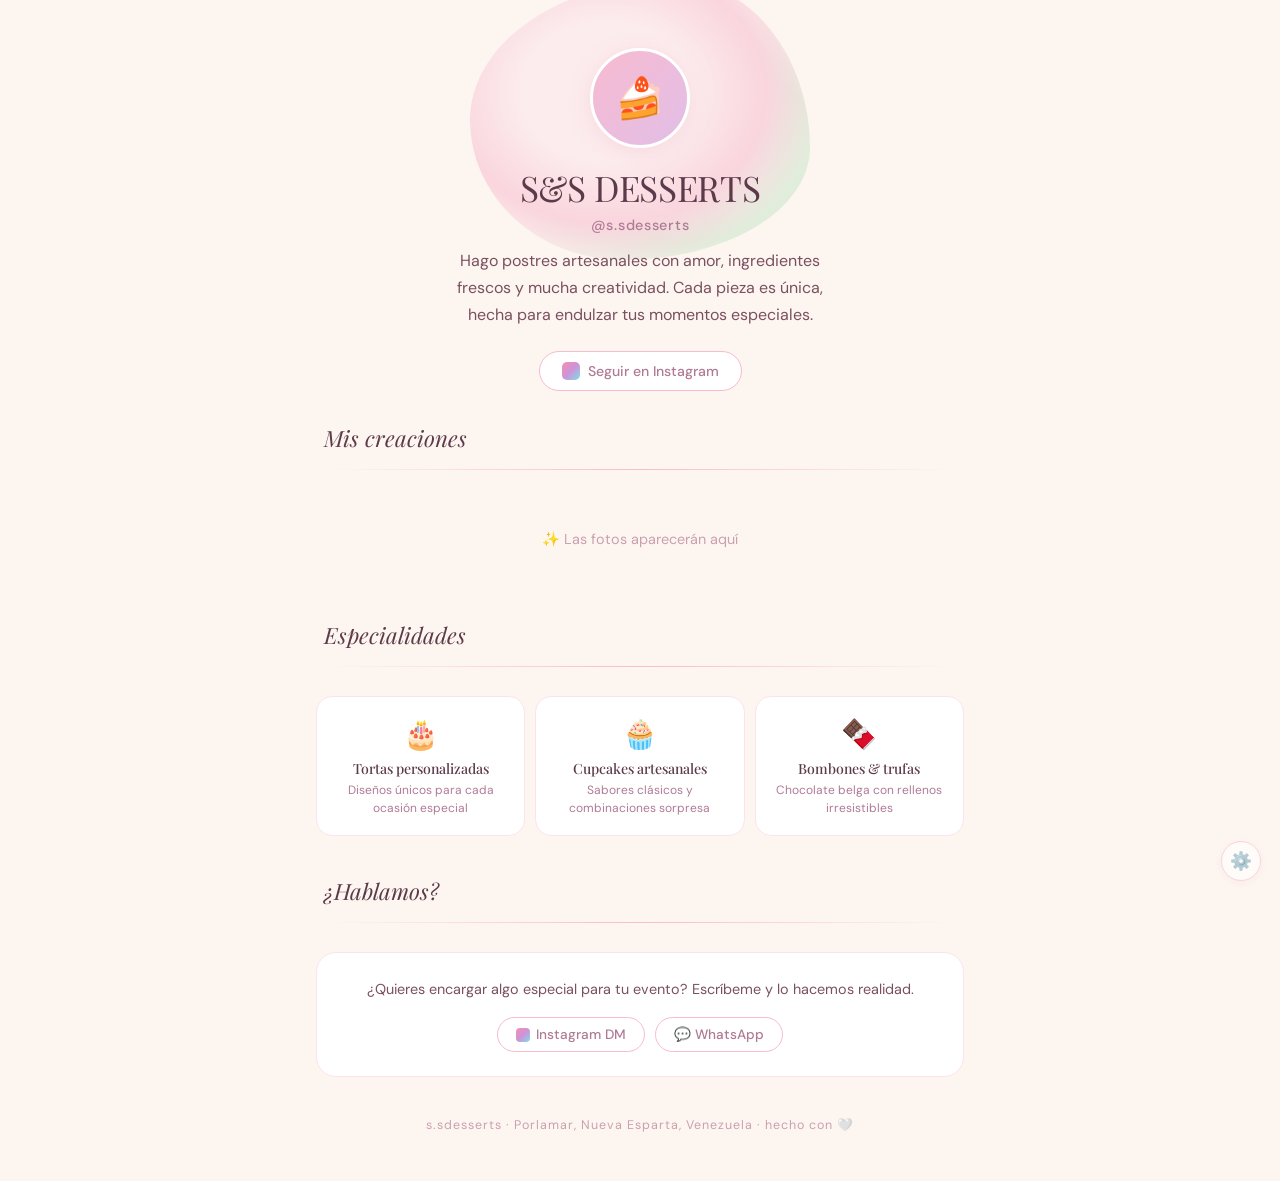
==== commit 9c34ab58: "Actualizar index.html" ====
--- a/index.html
+++ b/index.html
@@ -10,14 +10,14 @@
   <meta name="keywords" content="postres Porlamar, tortas cumpleaños Nueva Esparta, repostería artesanal Venezuela, tortas personalizadas Porlamar, cupcakes Nueva Esparta, postres eventos Venezuela, s.sdesserts" />
   <meta name="author" content="s.sdesserts" />
   <meta name="robots" content="index, follow" />
-  <link rel="canonical" href="https://s.sdesserts.com/" />
+  <link rel="canonical" href="https://ssdesserts.netlify.app/" />
 
   <!-- ═══ OPEN GRAPH (WhatsApp, Facebook, etc.) ═══ -->
   <meta property="og:type" content="website" />
-  <meta property="og:url" content="https://s.sdesserts.com/" />
+  <meta property="og:url" content="https://ssdesserts.netlify.app/" />
   <meta property="og:title" content="s.sdesserts – Postres y tortas para eventos en Porlamar" />
   <meta property="og:description" content="Postres artesanales hechos con amor en Porlamar, Nueva Esparta. Tortas personalizadas, cupcakes y dulces para cumpleaños y eventos especiales." />
-  <meta property="og:image" content="https://s.sdesserts.com/og-image.jpg" />
+  <meta property="og:image" content="https://ssdesserts.netlify.app/og-image.jpg" />
   <meta property="og:locale" content="es_VE" />
   <meta property="og:site_name" content="s.sdesserts" />
 
@@ -25,7 +25,7 @@
   <meta name="twitter:card" content="summary_large_image" />
   <meta name="twitter:title" content="s.sdesserts – Postres artesanales en Porlamar" />
   <meta name="twitter:description" content="Tortas personalizadas, cupcakes y postres para eventos en Nueva Esparta, Venezuela." />
-  <meta name="twitter:image" content="https://s.sdesserts.com/og-image.jpg" />
+  <meta name="twitter:image" content="https://ssdesserts.netlify.app/og-image.jpg" />
 
   <!-- ═══ SCHEMA.ORG (datos estructurados para Google) ═══ -->
   <script type="application/ld+json">
@@ -34,8 +34,8 @@
     "@type": "FoodEstablishment",
     "name": "s.sdesserts",
     "description": "Postres artesanales, tortas personalizadas y dulces para cumpleaños y eventos en Porlamar, Nueva Esparta, Venezuela.",
-    "url": "https://s.sdesserts.com",
-    "image": "https://s.sdesserts.com/og-image.jpg",
+    "url": "https://ssdesserts.netlify.app",
+    "image": "https://ssdesserts.netlify.app/og-image.jpg",
     "servesCuisine": "Repostería artesanal",
     "priceRange": "$$",
     "address": {
@@ -66,7 +66,7 @@
       <div class="avatar-wrap">
         <div class="avatar">🍰</div>
       </div>
-      <h1>Sweet Desserts</h1>
+      <h1>S&S DESSERTS</h1>
       <p class="handle">@s.sdesserts</p>
       <p class="bio">
         Hago postres artesanales con amor, ingredientes frescos y mucha creatividad.
